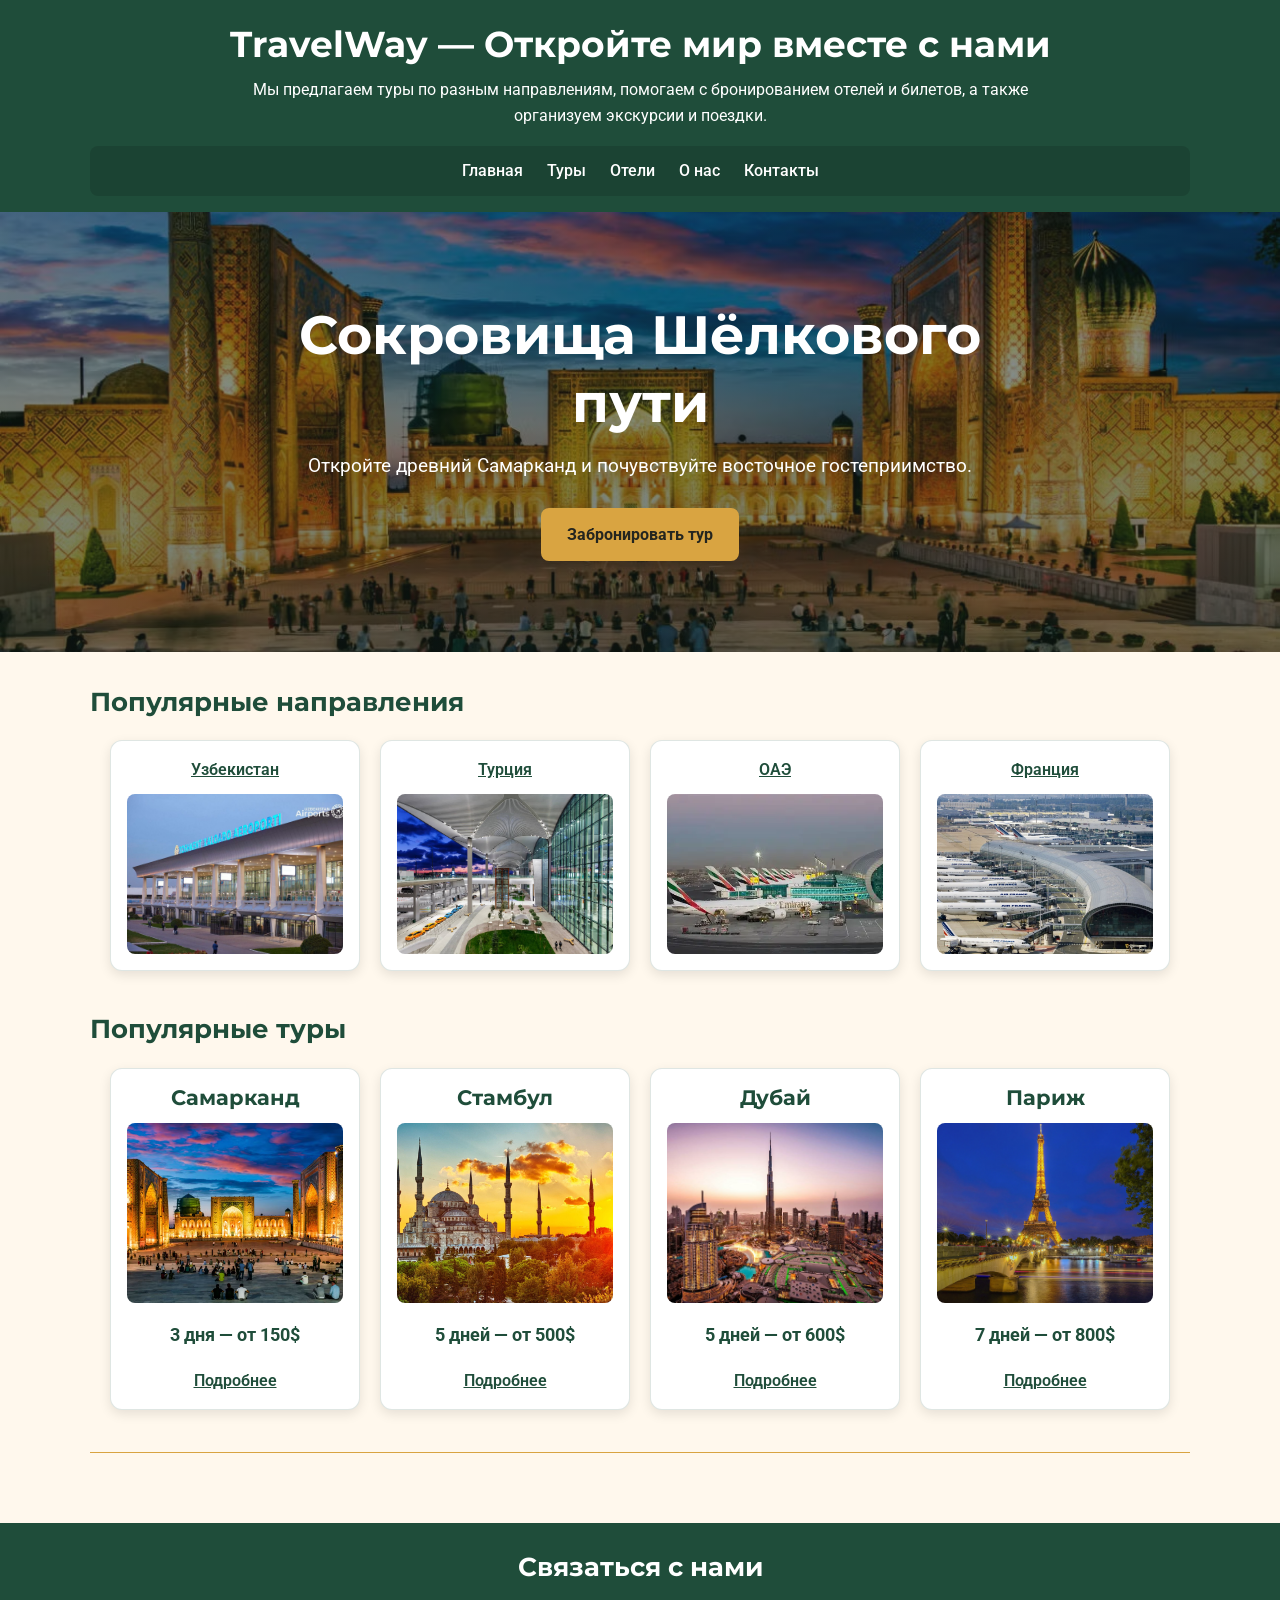
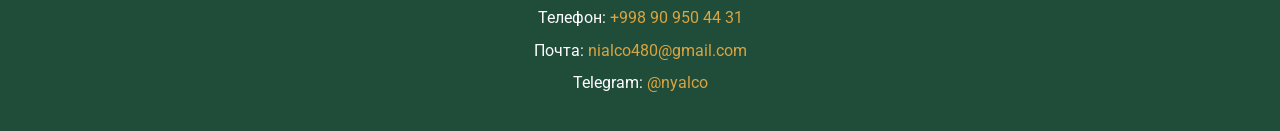
==== glavnayaStr.html @ 97ea4c1e "First commit - TravelWay website" ====
<!DOCTYPE html>
<html lang="ru">
<head>
    <meta charset="UTF-8">
    <meta name="viewport" content="width=device-width, initial-scale=1.0">
    <title>TravelWay — главная</title>
    <link rel="stylesheet" href="style.css">
</head>
<body>
<header class="site-header">
    <div class="container">
        <section class="header-intro">
            <h1>TravelWay — Откройте мир вместе с нами</h1>
            <p>Мы предлагаем туры по разным направлениям, помогаем с бронированием отелей и билетов, а также организуем экскурсии и поездки.</p>
        </section>
        <nav aria-label="Основная навигация">
            <a href="glavnayaStr.html">Главная</a>
            <a href="turi.html">Туры</a>
            <a href="oteli.html">Отели</a>
            <a href="oNas.html">О нас</a>
            <a href="#kontakti">Контакты</a>
        </nav>
    </div>
</header>

<section class="hero" aria-labelledby="hero-title">
    <div class="hero-content">
        <h2 id="hero-title">Сокровища Шёлкового пути</h2>
        <p>Откройте древний Самарканд и почувствуйте восточное гостеприимство.</p>
        <a class="btn" href="turi.html">Забронировать тур</a>
    </div>
</section>

<main>
    <div class="container">
        <section class="popNaprav">
            <h2>Популярные направления</h2>
            <ul>
                <li>
                    <a href="turiUzb.html">Узбекистан</a>
                    <img src="uzb1.png" alt="Архитектура Узбекистана" loading="lazy">
                </li>
                <li>
                    <a href="soonTur.html">Турция</a>
                    <img src="turk1.png" alt="Турция" loading="lazy">
                </li>
                <li>
                    <a href="soonTur.html">ОАЭ</a>
                    <img src="uae1.png" alt="Объединённые Арабские Эмираты" loading="lazy">
                </li>
                <li>
                    <a href="soonTur.html">Франция</a>
                    <img src="fr1.png" alt="Франция" loading="lazy">
                </li>
            </ul>
        </section>

        <section class="popTuri">
            <h2>Популярные туры</h2>
            <ul>
                <li>
                    <h3>Самарканд</h3>
                    <img src="samarkand1.png" alt="Самарканд" loading="lazy">
                    <p class="price">3 дня — от 150$</p>
                    <a href="#kontakti">Подробнее</a>
                </li>
                <li>
                    <h3>Стамбул</h3>
                    <img src="stambul1.png" alt="Стамбул" loading="lazy">
                    <p class="price">5 дней — от 500$</p>
                    <a href="soonTur.html">Подробнее</a>
                </li>
                <li>
                    <h3>Дубай</h3>
                    <img src="dubai1.png" alt="Дубай" loading="lazy">
                    <p class="price">5 дней — от 600$</p>
                    <a href="soonTur.html">Подробнее</a>
                </li>
                <li>
                    <h3>Париж</h3>
                    <img src="paris1.png" alt="Париж" loading="lazy">
                    <p class="price">7 дней — от 800$</p>
                    <a href="soonTur.html">Подробнее</a>
                </li>
            </ul>
        </section>
        <hr>
    </div>
</main>

<footer id="kontakti" class="site-footer">
    <div class="container">
        <h2>Связаться с нами</h2>
        <p>Телефон: <a href="tel:+998909504431">+998 90 950 44 31</a></p>
        <p>Почта: <a href="mailto:nialco480@gmail.com">nialco480@gmail.com</a></p>
        <p>Telegram: <a href="https://t.me/nyalco">@nyalco</a></p>
    </div>
</footer>
</body>
</html>
---- style.css ----
/* Google Fonts: два шрифта с поддержкой кириллицы */
@import url('https://fonts.googleapis.com/css2?family=Montserrat:wght@400;500;600;700&family=Roboto:wght@400;500;700&display=swap');

/* Палитра сайта TravelWay — сохранена */
:root {
    --main-color: #1F4D3A;
    --background-color: #FFF8ED;
    --accent-color: #D9A441;
    --text-color: #292F2B;
}

/* Блочная модель */
*,
*::before,
*::after {
    box-sizing: border-box;
}

html { scroll-behavior: smooth; }

body {
    margin: 0;
    background-color: var(--background-color);
    color: var(--text-color);
    font-family: 'Roboto', sans-serif;
    line-height: 1.6;
}

img {
    display: block;
    max-width: 100%;
}

.container {
    width: min(100% - 40px, 1100px);
    margin: 0 auto;
}

h1, h2, h3 {
    color: var(--main-color);
    font-family: 'Montserrat', sans-serif;
    line-height: 1.25;
}

h1 { margin: 0 0 10px; font-size: 36px; }
h2 { margin-top: 0; font-size: 26px; }
h3 { font-size: 21px; }

/* Шапка и меню */
.site-header {
    padding: 22px 0 16px;
    background: var(--main-color);
    color: white;
}

.header-intro { text-align: center; }
.site-header h1, .site-header p { color: white; }
.site-header p { max-width: 850px; margin: 0 auto 18px; }

nav {
    display: flex;
    flex-wrap: wrap;
    justify-content: center;
    gap: 8px 24px;
    padding: 12px;
    border-radius: 8px;
    background: rgba(0, 0, 0, 0.13);
}

nav a, a {
    color: var(--main-color);
    transition: color 0.2s ease, background-color 0.2s ease;
}

nav a { color: white; text-decoration: none; font-weight: 500; }
a:hover, nav a:hover { color: var(--accent-color); }

/* Главный баннер. Путь считается от расположения этого CSS-файла.
   Проверьте, что samarkand1.png лежит рядом со style.css; иначе замените путь, например на url("images/samarkand1.png"). */
.hero {
    display: grid;
    min-height: 440px;
    place-items: center;
    padding: 56px 20px;
    text-align: center;
    color: white;
    background-image: linear-gradient(rgba(17, 30, 23, 0.48), rgba(17, 30, 23, 0.58)), url("samarkand1.png");
    background-color: var(--main-color);
    background-size: cover;
    background-position: center;
}

.hero-content { max-width: 760px; }
.hero h2 { margin: 0 0 14px; color: white; font-size: clamp(32px, 5vw, 54px); }
.hero p { margin: 0 0 26px; font-size: 19px; }

.btn {
    display: inline-block;
    padding: 12px 24px;
    border: 2px solid var(--accent-color);
    border-radius: 8px;
    background: var(--accent-color);
    color: #24251f;
    font-weight: 700;
    text-decoration: none;
}

.btn:hover { background: transparent; color: white; }

main { padding: 34px 0 10px; }
.popNaprav, .popTuri { margin-bottom: 42px; }

.popNaprav ul, .popTuri ul {
    display: flex;
    flex-wrap: wrap;
    justify-content: center;
    gap: 20px;
    margin: 0;
    padding: 0;
    list-style: none;
}

.popNaprav li, .popTuri li {
    width: 100%;
    max-width: 250px;
    padding: 16px;
    overflow: hidden;
    border: 1px solid rgba(31, 77, 58, 0.14);
    border-radius: 12px;
    background: white;
    text-align: center;
    box-shadow: 0 4px 12px rgba(0, 0, 0, 0.10);
}

.popNaprav li > a, .popTuri li > a { font-weight: 600; }
.popNaprav img, .popTuri img { width: 100%; height: 160px; margin-top: 12px; border-radius: 8px; object-fit: cover; }
.popTuri img { height: 180px; }
.popTuri h3 { margin: 0 0 10px; }
.price { color: var(--main-color); font-size: 18px; font-weight: 700; }

/* Базовое оформление таблиц для страниц проекта */
table { width: 100%; border-collapse: collapse; background: white; }
th, td { padding: 12px 14px; border: 1px solid rgba(31, 77, 58, 0.2); text-align: left; }
th { background: var(--main-color); color: white; }
tr:nth-child(even) { background: #f5efe5; }

.note { margin: 15px 0; padding: 12px; border-left: 4px solid var(--accent-color); background: white; }
hr { margin: 25px 0; border: 0; border-top: 1px solid var(--accent-color); }

.site-footer {
    margin-top: 35px;
    padding: 28px 0;
    background: var(--main-color);
    color: white;
    text-align: center;
}

.site-footer h2 { color: white; }
.site-footer p { margin: 7px 0; }
.site-footer a { color: var(--accent-color); text-decoration: none; }
.site-footer a:hover { color: white; text-decoration: underline; }

@media (max-width: 600px) {
    .container { width: min(100% - 24px, 1100px); }
    h1 { font-size: 27px; }
    h2 { font-size: 22px; }
    .hero { min-height: 360px; }
    .hero p { font-size: 17px; }
    .popNaprav li, .popTuri li { max-width: 100%; }
    th, td { padding: 9px; }
}


/* =====================================
   СТРАНИЦА ТУРОВ
===================================== */

.page-intro {
    padding: 40px 0 25px;
    text-align: center;
}

.page-intro p {
    max-width: 800px;
    margin: 0 auto;
}

.tour-categories {
    display: grid;
    grid-template-columns: repeat(2, minmax(0, 1fr));
    gap: 30px;
    margin: 20px 0 50px;
}

.tour-category {
    display: flex;
    flex-direction: column;
    align-items: center;
    padding: 22px;
    border: 1px solid rgba(31, 77, 58, 0.14);
    border-radius: 14px;
    background: white;
    text-align: center;
    box-shadow: 0 4px 12px rgba(0, 0, 0, 0.10);
    transition: transform 0.25s ease, box-shadow 0.25s ease;
}

.tour-category:hover {
    transform: translateY(-5px);
    box-shadow: 0 8px 20px rgba(0, 0, 0, 0.14);
}

.tour-category h3 {
    margin-top: 0;
}

.tour-category img {
    width: 100%;
    height: 260px;
    margin-bottom: 15px;
    border-radius: 10px;
    object-fit: cover;
}

.tour-category p {
    flex-grow: 1;
}

.tour-category .btn {
    margin-top: 15px;
}

@media (max-width: 650px) {
    .tour-categories {
        grid-template-columns: 1fr;
    }

    .tour-category img {
        height: 220px;
    }
}


/* =====================================
   СТРАНИЦА В РАЗРАБОТКЕ
===================================== */

.soon-page {
    min-height: 100vh;
    display: flex;
    align-items: center;
    justify-content: center;
    padding: 25px;
    background: var(--background-color);
}

.soon-container {
    width: 100%;
    max-width: 850px;
    padding: 35px;
    border-radius: 18px;
    background: white;
    text-align: center;
    box-shadow: 0 8px 30px rgba(0, 0, 0, 0.12);
}

.soon-content h1 {
    font-size: clamp(25px, 4vw, 38px);
}

.soon-content > p {
    margin: 15px 0;
}

.soon-content img {
    width: 100%;
    max-width: 550px;
    max-height: 400px;
    margin: 20px auto;
    border-radius: 12px;
    object-fit: contain;
}

.soon-content .btn {
    margin-top: 15px;
}


/* =====================================
   СТРАНИЦА О НАС
===================================== */

.about-intro {
    display: grid;
    grid-template-columns: 1fr 1fr;
    align-items: center;
    gap: 35px;
    margin: 45px 0;
    padding: 25px;
    border-radius: 14px;
    background: white;
    box-shadow: 0 4px 12px rgba(0, 0, 0, 0.08);
}

.about-text p {
    font-size: 17px;
    line-height: 1.8;
}

.about-intro img {
    width: 100%;
    max-height: 350px;
    object-fit: contain;
}

.about-services,
.about-advantages {
    margin: 35px 0;
    padding: 25px 30px;
    border-radius: 12px;
    background: white;
    box-shadow: 0 4px 12px rgba(0, 0, 0, 0.08);
}

.about-services ul,
.about-advantages ul {
    padding-left: 25px;
}

.about-services li,
.about-advantages li {
    margin: 12px 0;
    padding-left: 5px;
}

.about-services li::marker,
.about-advantages li::marker {
    color: var(--accent-color);
}

.about-mission {
    margin: 40px 0;
    padding: 30px;
    border-left: 5px solid var(--accent-color);
    border-radius: 8px;
    background: #f3ead9;
    text-align: center;
}

.about-mission h3 {
    margin-top: 0;
}

.about-mission p {
    font-size: 19px;
    font-weight: 500;
}

@media (max-width: 650px) {
    .about-intro {
        grid-template-columns: 1fr;
        text-align: center;
    }

    .about-intro img {
        max-height: 250px;
    }

    .about-services,
    .about-advantages {
        padding: 20px;
    }
}



/* =====================================
   ТУРЫ ПО УЗБЕКИСТАНУ
===================================== */

.uzbekistan-banner {
    margin: 30px 0;
    overflow: hidden;
    border-radius: 12px;
}

.uzbekistan-banner img {
    width: 100%;
    height: 220px;
    object-fit: cover;
    object-position: center;
}

.uzbekistan-intro {
    margin: 35px 0;
    text-align: center;
}

.uzbekistan-intro p {
    max-width: 850px;
    margin: 0 auto;
}

.uzbekistan-tours {
    display: grid;
    grid-template-columns: repeat(3, minmax(0, 1fr));
    gap: 24px;
    margin: 30px 0 45px;
}

.uzbekistan-card {
    display: flex;
    flex-direction: column;
    overflow: hidden;
    border: 1px solid rgba(31, 77, 58, 0.14);
    border-radius: 12px;
    background: white;
    box-shadow: 0 4px 12px rgba(0, 0, 0, 0.10);
    transition: transform 0.25s ease, box-shadow 0.25s ease;
}

.uzbekistan-card:hover {
    transform: translateY(-5px);
    box-shadow: 0 8px 20px rgba(0, 0, 0, 0.14);
}

.uzbekistan-card > img {
    width: 100%;
    height: 200px;
    margin: 0;
    border-radius: 0;
    object-fit: cover;
}

.uzbekistan-card-content {
    display: flex;
    flex-direction: column;
    flex-grow: 1;
    align-items: flex-start;
    padding: 18px;
}

.uzbekistan-card h3 {
    margin: 0 0 8px;
}

.uzbekistan-card .price {
    margin: 5px 0 10px;
}

.uzbekistan-card-content > p:not(.price) {
    flex-grow: 1;
    font-size: 14px;
}

.uzbekistan-card .btn {
    margin-top: 12px;
    align-self: flex-start;
}

.uzbekistan-contact {
    margin: 45px 0;
    padding: 35px 20px;
    border-radius: 14px;
    background: #f3ead9;
    text-align: center;
}

.uzbekistan-contact p {
    margin-bottom: 22px;
}

@media (max-width: 900px) {
    .uzbekistan-tours {
        grid-template-columns: repeat(2, minmax(0, 1fr));
    }
}

@media (max-width: 600px) {
    .uzbekistan-tours {
        grid-template-columns: 1fr;
    }

    .uzbekistan-banner img {
        height: 150px;
    }

    .uzbekistan-card > img {
        height: 220px;
    }

    .uzbekistan-card-content {
        padding: 16px;
    }
}


/* =====================================
   СТРАНИЦА ТУРА В САМАРКАНД
===================================== */

.samarkand-video,
.samarkand-description,
.samarkand-program,
.samarkand-inclusions,
.samarkand-places,
.samarkand-map {
    margin: 35px 0;
}

.samarkand-video {
    text-align: center;
}

.video-wrapper {
    position: relative;
    width: 100%;
    max-width: 850px;
    aspect-ratio: 16 / 9;
    margin: 20px auto;
    overflow: hidden;
    border-radius: 14px;
    box-shadow: 0 5px 18px rgba(0, 0, 0, 0.15);
}

.video-wrapper iframe {
    width: 100%;
    height: 100%;
    border: 0;
}

.samarkand-description {
    padding: 28px;
    border-radius: 14px;
    background: white;
    box-shadow: 0 4px 12px rgba(0, 0, 0, 0.08);
}

.samarkand-description h3 {
    margin-bottom: 10px;
}

.samarkand-description > p {
    line-height: 1.8;
}

.tour-info {
    display: flex;
    flex-wrap: wrap;
    gap: 12px;
    margin-top: 20px;
}

.tour-info p {
    flex: 1 1 200px;
    margin: 0;
    padding: 15px;
    border-left: 4px solid var(--accent-color);
    border-radius: 6px;
    background: #f5efe5;
}

.samarkand-program,
.samarkand-inclusions {
    padding: 24px;
    border-radius: 12px;
    background: white;
    box-shadow: 0 4px 12px rgba(0, 0, 0, 0.08);
}

.table-wrapper {
    width: 100%;
    overflow-x: auto;
    border-radius: 8px;
}

.table-wrapper table {
    min-width: 500px;
}

.table-wrapper td {
    line-height: 1.6;
}

.samarkand-places {
    padding: 25px;
    border-radius: 12px;
    background: white;
}

.samarkand-places ul {
    padding-left: 25px;
}

.samarkand-places li {
    margin: 10px 0;
}

.samarkand-places li::marker {
    color: var(--accent-color);
}

.map-wrapper {
    width: 100%;
    height: 350px;
    overflow: hidden;
    border-radius: 12px;
    box-shadow: 0 4px 12px rgba(0, 0, 0, 0.12);
}

.map-wrapper iframe {
    width: 100%;
    height: 100%;
    border: 0;
}

.samarkand-booking {
    margin: 45px 0;
    padding: 35px 20px;
    border-radius: 14px;
    background: #f3ead9;
    text-align: center;
}

.samarkand-booking p {
    margin-bottom: 22px;
}

@media (max-width: 600px) {
    .samarkand-description,
    .samarkand-program,
    .samarkand-inclusions,
    .samarkand-places {
        padding: 17px;
    }

    .tour-info {
        flex-direction: column;
    }

    .map-wrapper {
        height: 280px;
    }
}


/* СТРАНИЦА БРОНИРОВАНИЯ */

.booking-intro {
    margin: 40px 0 25px;
    text-align: center;
}

.booking-intro p {
    max-width: 750px;
    margin: 15px auto;
    line-height: 1.7;
}

.booking-card {
    max-width: 700px;
    margin: 30px auto;
    padding: 30px;
    border-radius: 14px;
    background: white;
    box-shadow: 0 4px 15px rgba(0, 0, 0, 0.10);
}

.booking-card h2 {
    text-align: center;
    margin-bottom: 25px;
}

.booking-form {
    display: flex;
    flex-direction: column;
    gap: 10px;
}

.booking-form label {
    margin-top: 8px;
    font-weight: 600;
}

.booking-form input,
.booking-form select,
.booking-form textarea {
    width: 100%;
    padding: 12px;
    border: 1px solid #ccc;
    border-radius: 7px;
    font-family: inherit;
    font-size: 15px;
    background: white;
}

.booking-form input:focus,
.booking-form select:focus,
.booking-form textarea:focus {
    outline: 2px solid var(--accent-color);
    border-color: var(--accent-color);
}

.booking-form .btn {
    margin-top: 18px;
    cursor: pointer;
}

.booking-back {
    margin: 35px 0 45px;
    text-align: center;
}

@media (max-width: 600px) {
    .booking-card {
        padding: 18px;
    }
}
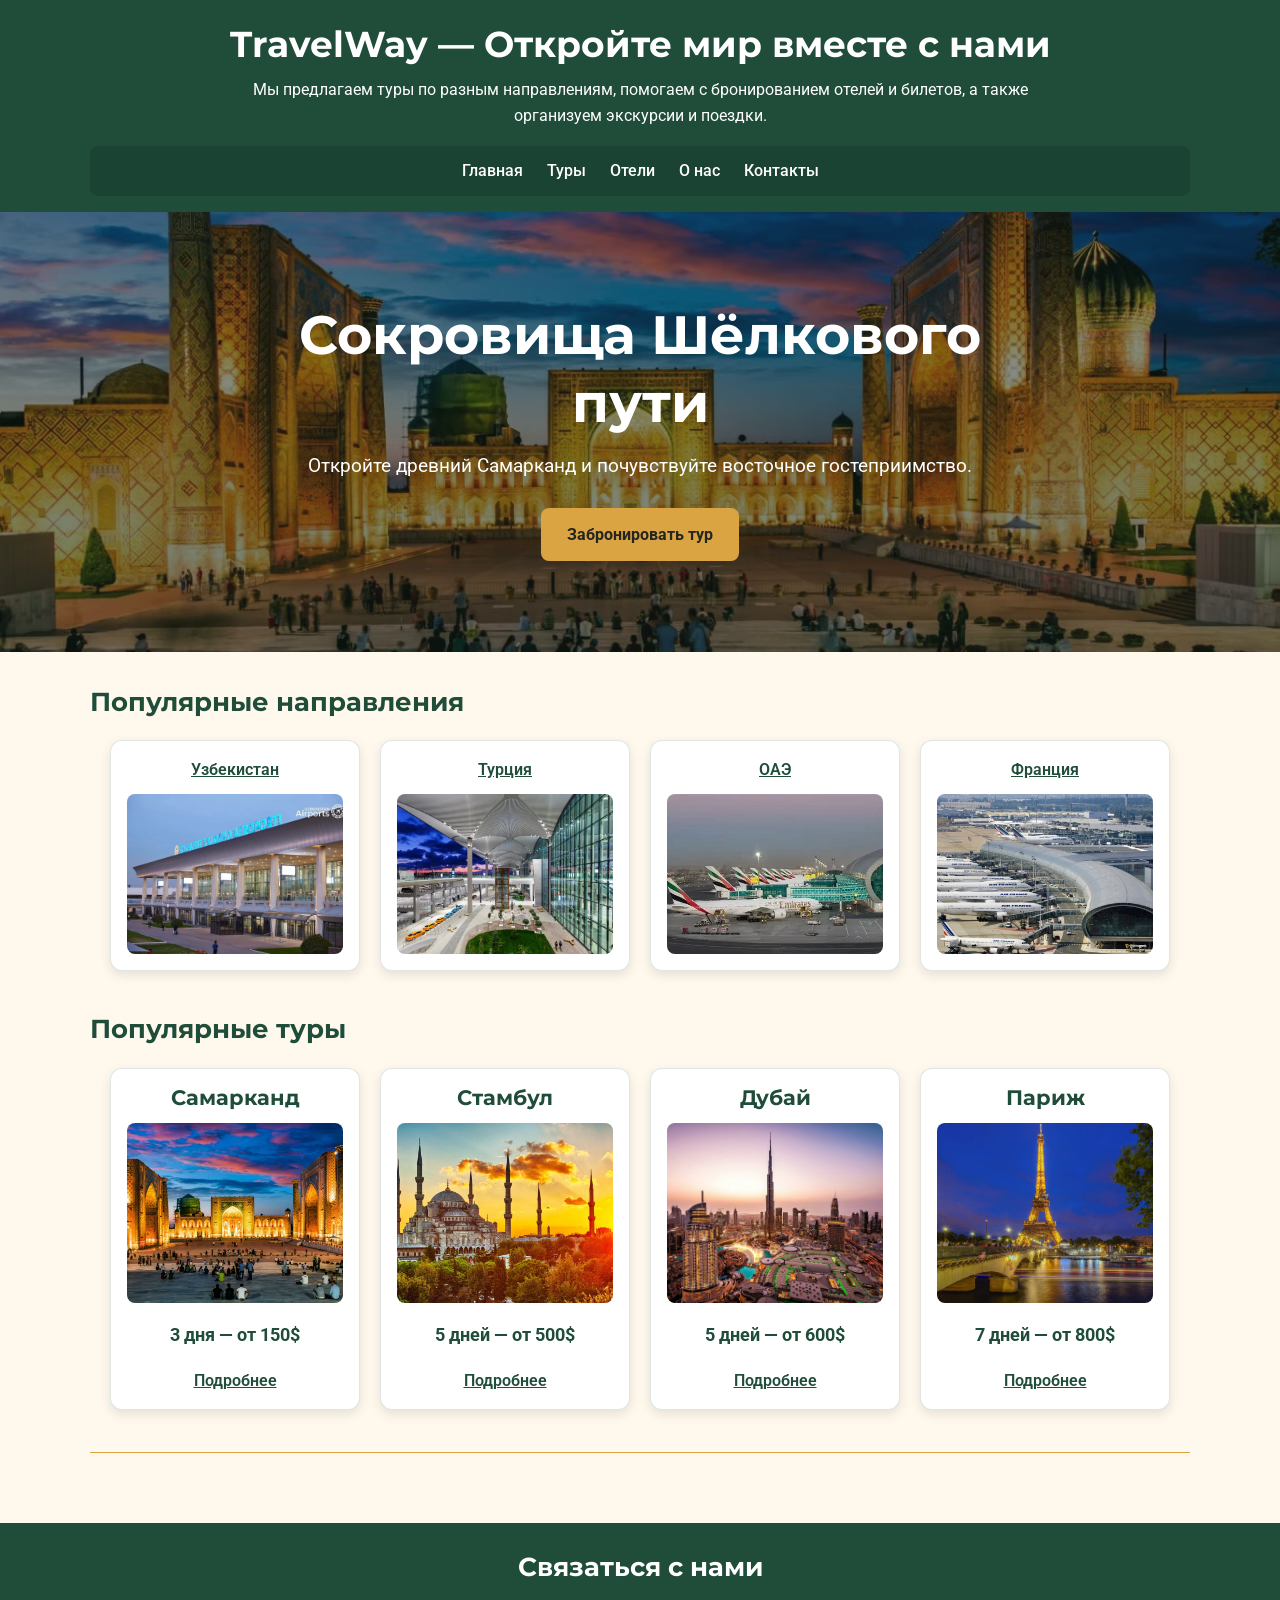
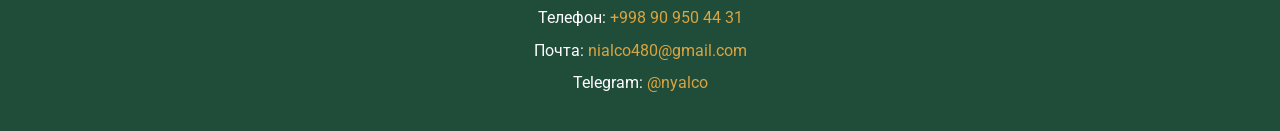
==== commit 16ae9a88: "Optimize images to WebP" ====
--- a/glavnayaStr.html
+++ b/glavnayaStr.html
@@ -38,19 +38,19 @@
             <ul>
                 <li>
                     <a href="turiUzb.html">Узбекистан</a>
-                    <img src="uzb1.png" alt="Архитектура Узбекистана" loading="lazy">
+                    <img src="uzb1.webp" alt="Архитектура Узбекистана" loading="lazy">
                 </li>
                 <li>
                     <a href="soonTur.html">Турция</a>
-                    <img src="turk1.png" alt="Турция" loading="lazy">
+                    <img src="turk1.webp" alt="Турция" loading="lazy">
                 </li>
                 <li>
                     <a href="soonTur.html">ОАЭ</a>
-                    <img src="uae1.png" alt="Объединённые Арабские Эмираты" loading="lazy">
+                    <img src="uae1.webp" alt="Объединённые Арабские Эмираты" loading="lazy">
                 </li>
                 <li>
                     <a href="soonTur.html">Франция</a>
-                    <img src="fr1.png" alt="Франция" loading="lazy">
+                    <img src="fr1.webp" alt="Франция" loading="lazy">
                 </li>
             </ul>
         </section>
@@ -60,25 +60,25 @@
             <ul>
                 <li>
                     <h3>Самарканд</h3>
-                    <img src="samarkand1.png" alt="Самарканд" loading="lazy">
+                    <img src="samarkand1.webp" alt="Самарканд" loading="lazy">
                     <p class="price">3 дня — от 150$</p>
                     <a href="#kontakti">Подробнее</a>
                 </li>
                 <li>
                     <h3>Стамбул</h3>
-                    <img src="stambul1.png" alt="Стамбул" loading="lazy">
+                    <img src="stambul1.webp" alt="Стамбул" loading="lazy">
                     <p class="price">5 дней — от 500$</p>
                     <a href="soonTur.html">Подробнее</a>
                 </li>
                 <li>
                     <h3>Дубай</h3>
-                    <img src="dubai1.png" alt="Дубай" loading="lazy">
+                    <img src="dubai1.webp" alt="Дубай" loading="lazy">
                     <p class="price">5 дней — от 600$</p>
                     <a href="soonTur.html">Подробнее</a>
                 </li>
                 <li>
                     <h3>Париж</h3>
-                    <img src="paris1.png" alt="Париж" loading="lazy">
+                    <img src="paris1.webp" alt="Париж" loading="lazy">
                     <p class="price">7 дней — от 800$</p>
                     <a href="soonTur.html">Подробнее</a>
                 </li>
--- a/style.css
+++ b/style.css
@@ -76,7 +76,7 @@
 a:hover, nav a:hover { color: var(--accent-color); }
 
 /* Главный баннер. Путь считается от расположения этого CSS-файла.
-   Проверьте, что samarkand1.png лежит рядом со style.css; иначе замените путь, например на url("images/samarkand1.png"). */
+   Проверьте, что samarkand1.webp лежит рядом со style.css; иначе замените путь, например на url("images/samarkand1.webp"). */
 .hero {
     display: grid;
     min-height: 440px;
@@ -84,7 +84,7 @@
     padding: 56px 20px;
     text-align: center;
     color: white;
-    background-image: linear-gradient(rgba(17, 30, 23, 0.48), rgba(17, 30, 23, 0.58)), url("samarkand1.png");
+    background-image: linear-gradient(rgba(17, 30, 23, 0.48), rgba(17, 30, 23, 0.58)), url("samarkand1.webp");
     background-color: var(--main-color);
     background-size: cover;
     background-position: center;
